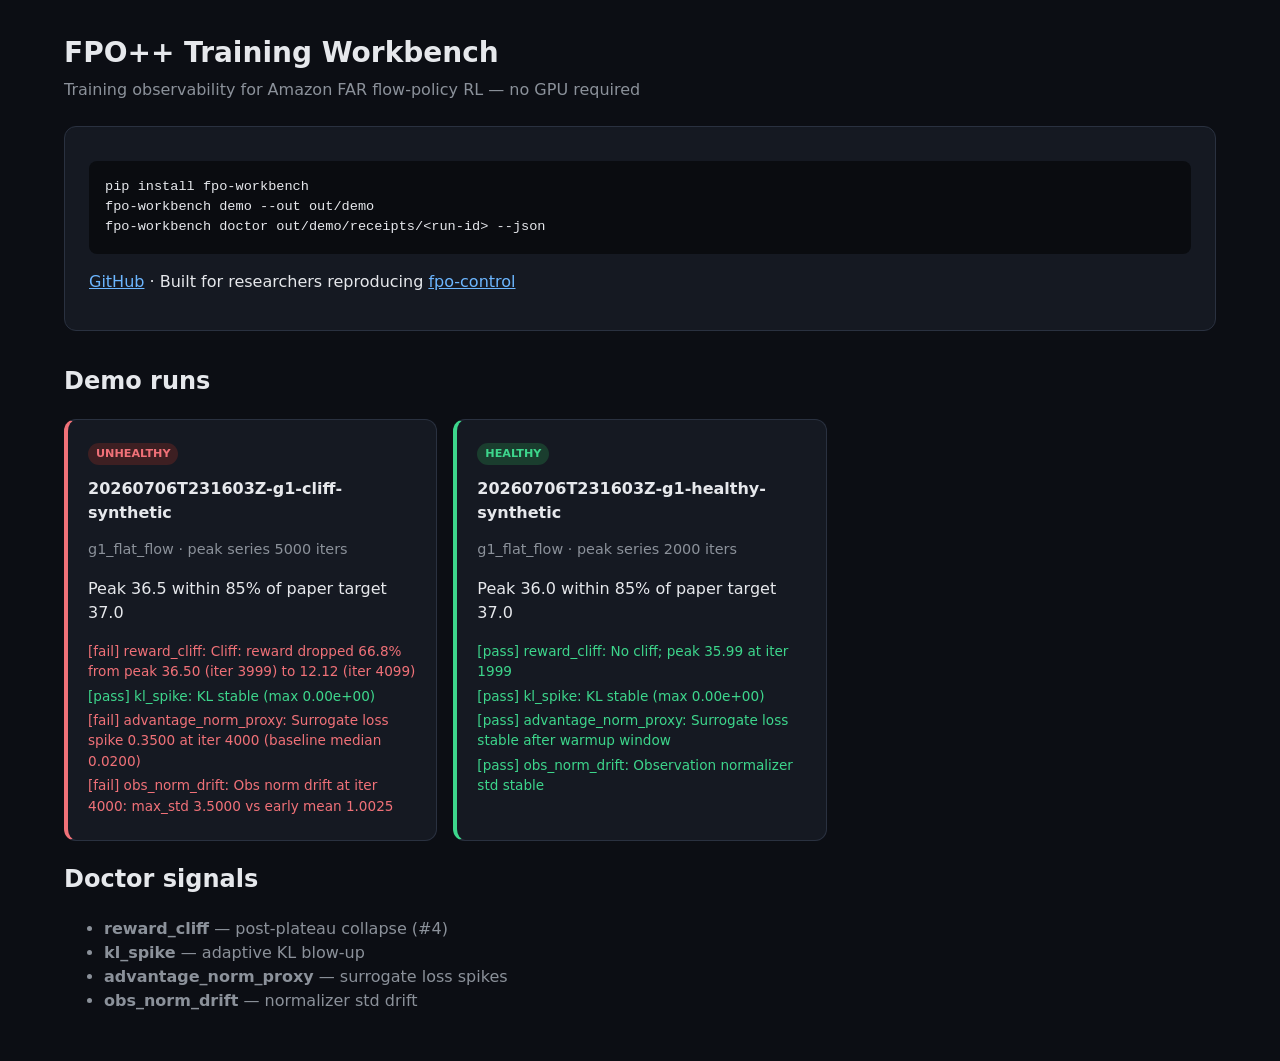
==== site/index.html @ b904f06a "Initial release: FPO++ Training Workbench v0.1 Plan/run/doctor/report CLI with mock demo data, multi" ====
<!DOCTYPE html>
<html lang="en">
<head>
  <meta charset="utf-8" />
  <meta name="viewport" content="width=device-width, initial-scale=1" />
  <title>FPO++ Training Workbench</title>
  <link rel="stylesheet" href="styles.css" />
</head>
<body>
  <header>
    <h1>FPO++ Training Workbench</h1>
    <p class="tagline">Training observability for Amazon FAR flow-policy RL — no GPU required</p>
  </header>

  <section class="hero">
    <pre><code>pip install fpo-workbench
fpo-workbench demo --out out/demo
fpo-workbench doctor out/demo/receipts/&lt;run-id&gt; --json</code></pre>
    <p><a href="https://github.com/Abhishek21g/fpo-workbench">GitHub</a> · Built for researchers reproducing <a href="https://github.com/amazon-far/fpo-control">fpo-control</a></p>
  </section>

  <section>
    <h2>Demo runs</h2>
    <div id="runs" class="grid">Loading…</div>
  </section>

  <section class="signals">
    <h2>Doctor signals</h2>
    <ul>
      <li><strong>reward_cliff</strong> — post-plateau collapse (#4)</li>
      <li><strong>kl_spike</strong> — adaptive KL blow-up</li>
      <li><strong>advantage_norm_proxy</strong> — surrogate loss spikes</li>
      <li><strong>obs_norm_drift</strong> — normalizer std drift</li>
    </ul>
  </section>

  <script src="app.js"></script>
</body>
</html>
---- site/styles.css ----
:root {
  --bg: #0c0e14;
  --card: #151922;
  --text: #e6e8ec;
  --muted: #8b919a;
  --green: #3dd68c;
  --yellow: #f5c542;
  --red: #f07178;
  --accent: #6cb6ff;
  --border: #2a3140;
}

* { box-sizing: border-box; }
body {
  font-family: "SF Pro Text", ui-sans-serif, system-ui, sans-serif;
  background: var(--bg);
  color: var(--text);
  margin: 0;
  padding: 2rem max(1.5rem, 5vw);
  line-height: 1.5;
}

header h1 { margin: 0; font-size: 1.75rem; }
.tagline { color: var(--muted); margin-top: 0.25rem; }

.hero {
  background: var(--card);
  border: 1px solid var(--border);
  border-radius: 12px;
  padding: 1.25rem 1.5rem;
  margin: 1.5rem 0 2rem;
}

.hero pre {
  background: #0a0c10;
  padding: 1rem;
  border-radius: 8px;
  overflow-x: auto;
  font-size: 0.85rem;
}

.hero a { color: var(--accent); }

.grid {
  display: grid;
  gap: 1rem;
  grid-template-columns: repeat(auto-fill, minmax(300px, 1fr));
}

.card {
  background: var(--card);
  border: 1px solid var(--border);
  border-radius: 12px;
  padding: 1.25rem;
  border-left: 4px solid var(--muted);
}

.card.healthy { border-left-color: var(--green); }
.card.degraded { border-left-color: var(--yellow); }
.card.unhealthy { border-left-color: var(--red); }

.card h3 { margin: 0 0 0.5rem; font-size: 1rem; }
.badge {
  display: inline-block;
  font-size: 0.7rem;
  font-weight: 700;
  padding: 0.15rem 0.5rem;
  border-radius: 999px;
  text-transform: uppercase;
  margin-bottom: 0.75rem;
}
.badge.healthy { background: #1a3d2e; color: var(--green); }
.badge.degraded { background: #3d3419; color: var(--yellow); }
.badge.unhealthy { background: #3d1f22; color: var(--red); }

.muted { color: var(--muted); font-size: 0.9rem; }
.signals ul { color: var(--muted); }

.signal { font-size: 0.85rem; margin: 0.25rem 0; }
.signal.fail { color: var(--red); }
.signal.warn { color: var(--yellow); }
.signal.pass { color: var(--green); }
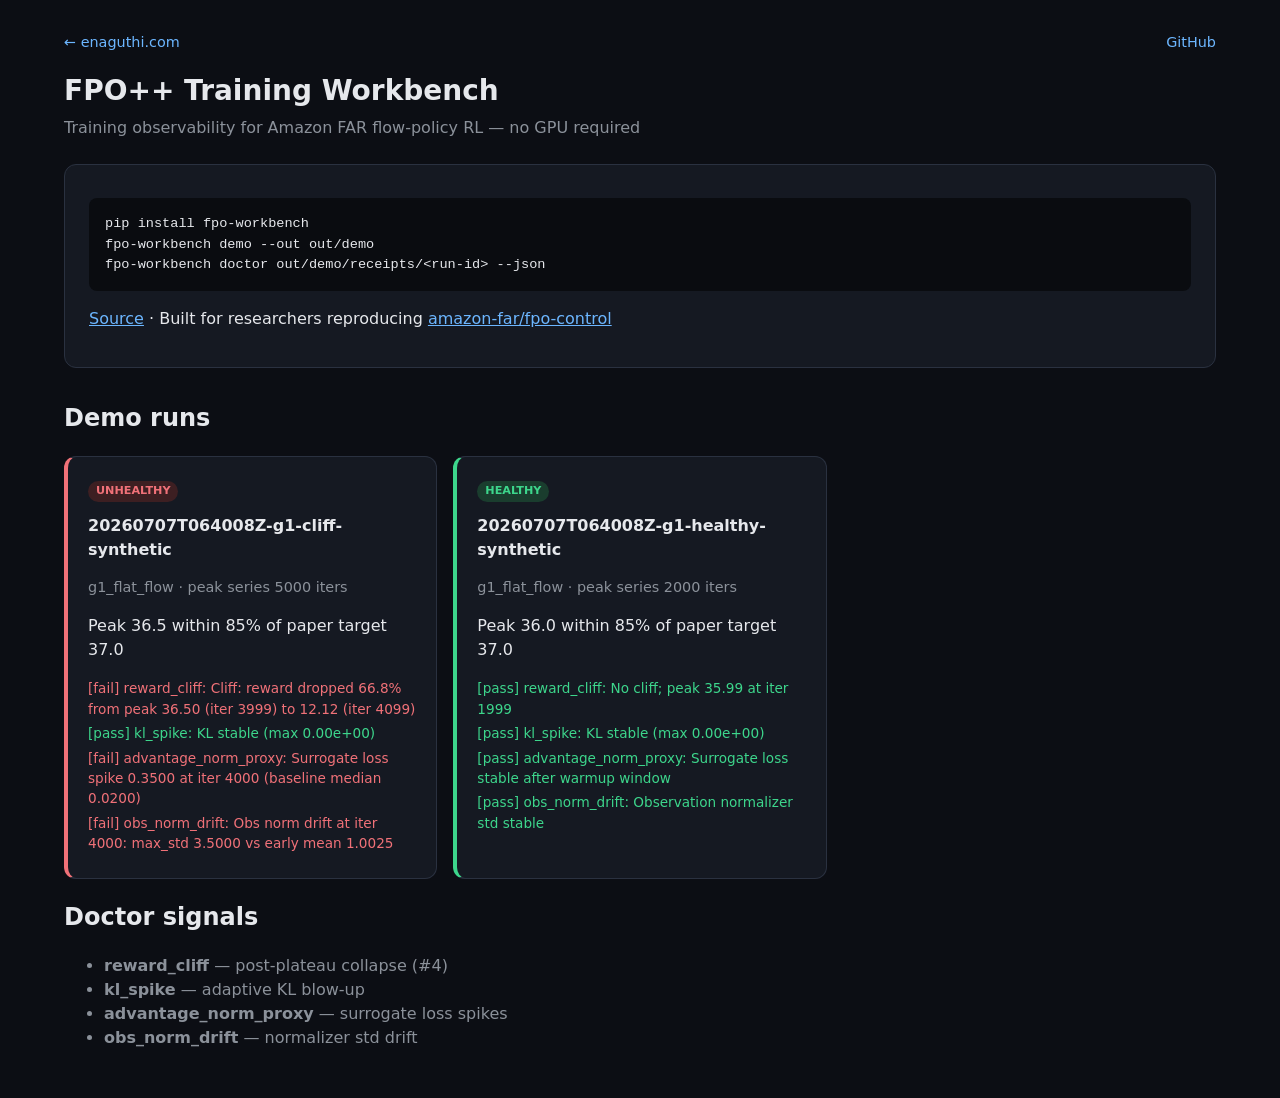
==== commit 500e2fad: "Add enaguthi.com publish script and site nav polish Scoped publish-site.sh syncs only fpo-workbench/" ====
--- a/site/index.html
+++ b/site/index.html
@@ -8,6 +8,10 @@
 </head>
 <body>
   <header>
+    <nav class="top-nav">
+      <a class="back" href="https://enaguthi.com/">← enaguthi.com</a>
+      <a href="https://github.com/Abhishek21g/fpo-workbench">GitHub</a>
+    </nav>
     <h1>FPO++ Training Workbench</h1>
     <p class="tagline">Training observability for Amazon FAR flow-policy RL — no GPU required</p>
   </header>
@@ -16,7 +20,7 @@
     <pre><code>pip install fpo-workbench
 fpo-workbench demo --out out/demo
 fpo-workbench doctor out/demo/receipts/&lt;run-id&gt; --json</code></pre>
-    <p><a href="https://github.com/Abhishek21g/fpo-workbench">GitHub</a> · Built for researchers reproducing <a href="https://github.com/amazon-far/fpo-control">fpo-control</a></p>
+    <p><a href="https://github.com/Abhishek21g/fpo-workbench">Source</a> · Built for researchers reproducing <a href="https://github.com/amazon-far/fpo-control">amazon-far/fpo-control</a></p>
   </section>
 
   <section>
--- a/site/styles.css
+++ b/site/styles.css
@@ -22,6 +22,16 @@
 
 header h1 { margin: 0; font-size: 1.75rem; }
 .tagline { color: var(--muted); margin-top: 0.25rem; }
+
+.top-nav {
+  display: flex;
+  justify-content: space-between;
+  align-items: center;
+  margin-bottom: 1rem;
+  font-size: 0.9rem;
+}
+.top-nav a { color: var(--accent); text-decoration: none; }
+.top-nav a:hover { text-decoration: underline; }
 
 .hero {
   background: var(--card);
